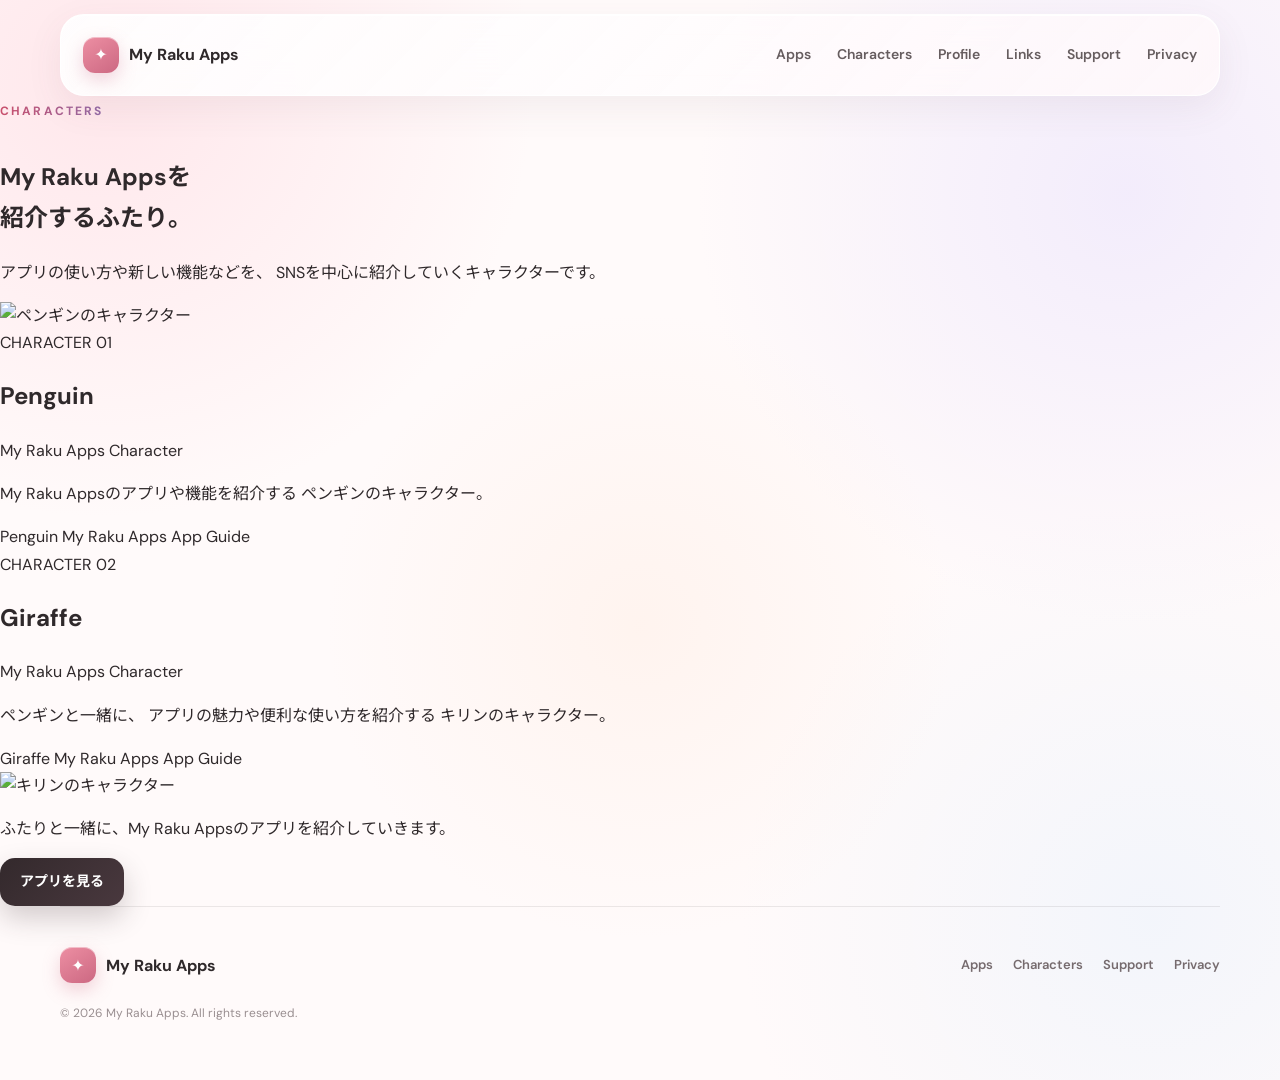
==== characters.html @ 836a2a50 "Add characters.html for character profiles This file contains the HTML structure for the Characters " ====
<!doctype html>
<html lang="ja">

<head>
  <meta charset="utf-8">
  <meta name="viewport" content="width=device-width, initial-scale=1">

  <title>Characters — My Raku Apps</title>

  <meta
    name="description"
    content="My Raku Appsのアプリを紹介するペンギンとキリンのキャラクターを紹介します。"
  >

  <meta name="theme-color" content="#fff8f6">

  <link rel="icon" href="assets/favicon.svg" type="image/svg+xml">
  <link rel="stylesheet" href="style.css">
</head>


<body>

  <div class="site-shell">

    <!-- HEADER -->
    <header class="header">

      <a
        class="brand"
        href="index.html"
        aria-label="My Raku Apps ホーム"
      >
        <span class="brand-mark">✦</span>
        <span>My Raku Apps</span>
      </a>


      <button
        class="menu-button"
        id="menuButton"
        aria-label="メニューを開く"
        aria-expanded="false"
      >
        <span></span>
        <span></span>
        <span></span>
      </button>


      <nav class="nav" id="nav">
        <a href="index.html#apps">Apps</a>
        <a href="characters.html">Characters</a>
        <a href="index.html#profile">Profile</a>
        <a href="index.html#links">Links</a>
        <a href="index.html#support">Support</a>
        <a href="privacy.html">Privacy</a>
      </nav>

    </header>


    <main>

      <!-- HERO -->
      <section class="character-page-hero">

        <span class="eyebrow">CHARACTERS</span>

        <h1>
          My Raku Appsを<br>
          <span>紹介するふたり。</span>
        </h1>

        <p>
          アプリの使い方や新しい機能などを、
          SNSを中心に紹介していくキャラクターです。
        </p>

      </section>


      <!-- CHARACTERS -->
      <section class="character-page-list">

        <!-- Penguin -->
        <article class="character-profile character-penguin">

          <div class="character-profile-image">
            <div class="character-image-bg penguin-bg"></div>

            <img
              src="assets/penguin.png"
              alt="ペンギンのキャラクター"
            >
          </div>


          <div class="character-profile-copy">

            <span class="character-number">
              CHARACTER 01
            </span>

            <h2>Penguin</h2>

            <p class="character-role">
              My Raku Apps Character
            </p>

            <p>
              My Raku Appsのアプリや機能を紹介する
              ペンギンのキャラクター。
            </p>

            <div class="character-tags">
              <span>Penguin</span>
              <span>My Raku Apps</span>
              <span>App Guide</span>
            </div>

          </div>

        </article>


        <!-- Giraffe -->
        <article class="character-profile character-giraffe">

          <div class="character-profile-copy">

            <span class="character-number">
              CHARACTER 02
            </span>

            <h2>Giraffe</h2>

            <p class="character-role">
              My Raku Apps Character
            </p>

            <p>
              ペンギンと一緒に、
              アプリの魅力や便利な使い方を紹介する
              キリンのキャラクター。
            </p>

            <div class="character-tags">
              <span>Giraffe</span>
              <span>My Raku Apps</span>
              <span>App Guide</span>
            </div>

          </div>


          <div class="character-profile-image">
            <div class="character-image-bg giraffe-bg"></div>

            <img
              src="assets/giraffe.png"
              alt="キリンのキャラクター"
            >
          </div>

        </article>

      </section>


      <!-- BACK -->
      <section class="character-page-footer">

        <p>
          ふたりと一緒に、My Raku Appsのアプリを紹介していきます。
        </p>

        <a class="button primary" href="index.html#apps">
          アプリを見る
        </a>

      </section>

    </main>


    <footer class="footer">

      <a class="brand footer-brand" href="index.html">
        <span class="brand-mark">✦</span>
        <span>My Raku Apps</span>
      </a>

      <div class="footer-links">
        <a href="index.html#apps">Apps</a>
        <a href="characters.html">Characters</a>
        <a href="index.html#support">Support</a>
        <a href="privacy.html">Privacy</a>
      </div>

      <p>
        © <span id="year"></span> My Raku Apps. All rights reserved.
      </p>

    </footer>

  </div>


  <script src="script.js"></script>

</body>
</html>
---- style.css ----
@import url('https://fonts.googleapis.com/css2?family=DM+Sans:wght@400;500;600;700&family=Noto+Sans+JP:wght@400;500;600;700&display=swap');

:root {
  --bg: #fffaf8;
  --surface: rgba(255,255,255,.76);
  --text: #2f2a2b;
  --muted: #756d6e;
  --line: rgba(61, 49, 51, .10);
  --accent: #d66d7e;
  --accent-dark: #af5062;
  --shadow: 0 18px 60px rgba(92, 64, 68, .10);
  --radius-xl: 34px;
  --radius-lg: 24px;
  --radius-md: 18px;
  --max: 1160px;
}

* { box-sizing: border-box; }
html { scroll-behavior: smooth; }
body {
  margin: 0;
  color: var(--text);
  background:
    radial-gradient(circle at 10% 0%, rgba(255, 218, 224, .6), transparent 32%),
    radial-gradient(circle at 95% 15%, rgba(226, 228, 255, .55), transparent 28%),
    var(--bg);
  font-family: "DM Sans", "Noto Sans JP", system-ui, sans-serif;
  line-height: 1.7;
}

a { color: inherit; text-decoration: none; }
img { max-width: 100%; display: block; }
code { background: #fff; padding: .18em .4em; border-radius: 6px; }

.site-shell { overflow: hidden; }
.header {
  width: min(calc(100% - 32px), var(--max));
  height: 82px;
  margin: 14px auto 0;
  padding: 0 22px;
  display: flex;
  align-items: center;
  justify-content: space-between;
  position: sticky;
  top: 12px;
  z-index: 50;
  background: rgba(255,255,255,.76);
  border: 1px solid rgba(255,255,255,.8);
  backdrop-filter: blur(18px);
  box-shadow: 0 10px 40px rgba(92,64,68,.08);
  border-radius: 24px;
}

.brand { display: inline-flex; gap: 10px; align-items: center; font-weight: 700; }
.brand-mark {
  width: 36px; height: 36px;
  display: grid; place-items: center;
  border-radius: 12px;
  background: linear-gradient(135deg, #e88b9a, #c8657a);
  color: white;
  box-shadow: inset 0 1px rgba(255,255,255,.5);
}
.nav { display: flex; gap: 26px; align-items: center; font-size: 14px; font-weight: 600; }
.nav a { color: #665d5f; }
.nav a:hover { color: var(--accent-dark); }
.menu-button { display: none; border: 0; background: transparent; padding: 8px; }
.menu-button span { width: 22px; height: 2px; display:block; background: #403739; margin: 4px 0; border-radius:999px; }

.section {
  width: min(calc(100% - 40px), var(--max));
  margin: 0 auto;
  padding: 106px 0;
}

.hero {
  min-height: 730px;
  display: grid;
  grid-template-columns: 1.05fr .95fr;
  gap: 72px;
  align-items: center;
  padding-top: 76px;
}
.eyebrow {
  display: inline-block;
  margin-bottom: 16px;
  font-size: 12px;
  font-weight: 700;
  letter-spacing: .18em;
  color: var(--accent-dark);
}
.hero h1 {
  font-size: clamp(44px, 6vw, 76px);
  line-height: 1.12;
  letter-spacing: -.045em;
  margin: 0 0 28px;
}
.hero h1 span {
  background: linear-gradient(90deg, #b95568, #8e73ad);
  -webkit-background-clip: text;
  color: transparent;
}
.hero p {
  max-width: 560px;
  margin: 0;
  font-size: 17px;
  color: var(--muted);
}
.hero-actions { display: flex; gap: 12px; margin-top: 34px; }
.button {
  min-height: 48px;
  padding: 0 20px;
  display: inline-flex;
  align-items: center;
  justify-content: center;
  border-radius: 15px;
  font-weight: 700;
  font-size: 14px;
  transition: .2s ease;
}
.button:hover { transform: translateY(-2px); }
.button.primary { background: #31292b; color: white; box-shadow: 0 12px 30px rgba(49,41,43,.14); }
.button.secondary { background: rgba(255,255,255,.75); border: 1px solid var(--line); }

.hero-art {
  position: relative;
  height: 560px;
  border-radius: 42px;
  background: linear-gradient(145deg, rgba(255,255,255,.72), rgba(255,244,246,.42));
  border: 1px solid rgba(255,255,255,.9);
  box-shadow: var(--shadow);
}
.orb { position:absolute; border-radius:50%; filter: blur(2px); }
.orb-a { width:260px; height:260px; right:-20px; top:38px; background:rgba(229,164,178,.36); }
.orb-b { width:210px; height:210px; left:15px; bottom:35px; background:rgba(178,189,241,.34); }
.hero-word {
  position:absolute; right:28px; bottom:18px;
  font-size:72px; font-weight:700; letter-spacing:-.06em; color:rgba(91,73,79,.08);
}
.phone-card {
  position:absolute;
  width: 250px;
  padding: 18px;
  display:flex;
  gap:14px;
  align-items:center;
  border-radius:24px;
  background:rgba(255,255,255,.88);
  border:1px solid rgba(255,255,255,.92);
  box-shadow:0 24px 55px rgba(76,58,63,.13);
  backdrop-filter: blur(12px);
}
.phone-card strong, .phone-card small { display:block; }
.phone-card small { color:var(--muted); margin-top:2px; }
.phone-card-a { top:78px; left:38px; transform:rotate(-4deg); }
.phone-card-b { top:220px; right:28px; transform:rotate(4deg); }
.phone-card-c { bottom:66px; left:74px; transform:rotate(-2deg); }
.mini-icon {
  flex:0 0 52px; height:52px; display:grid; place-items:center;
  border-radius:16px;
  background:linear-gradient(145deg,#ffe3e8,#f3ccd5);
  color:#ad5265; font-size:24px; font-weight:700;
}

.section-heading {
  display:flex;
  gap:48px;
  align-items:flex-start;
  margin-bottom:40px;
}
.section-heading .eyebrow { width:160px; padding-top:9px; }
.section-heading h2, .profile-card h2, .support-panel h2 {
  font-size: clamp(32px, 4vw, 48px);
  line-height:1.2;
  letter-spacing:-.04em;
  margin:0 0 10px;
}
.section-heading p { margin:0; color:var(--muted); }

.app-grid {
  display: grid;

  /* 2段にする */
  grid-template-rows: repeat(2, auto);

  /* 横方向に追加していく */
  grid-auto-flow: column;

  /* カード幅 */
  grid-auto-columns: 360px;

  gap: 22px;

  overflow-x: auto;
  overflow-y: hidden;

  padding: 12px 4px 30px;

  scroll-snap-type: x mandatory;
  scroll-behavior: smooth;

  -webkit-overflow-scrolling: touch;

  scrollbar-width: none;
}

.app-grid::-webkit-scrollbar {
  display: none;
}

.app-card {
  scroll-snap-align: start;
}
.app-card {
  min-height: 390px;
  padding:30px;
  display:flex;
  flex-direction:column;
  border:1px solid rgba(255,255,255,.92);
  border-radius:var(--radius-xl);
  background:rgba(255,255,255,.68);
  box-shadow:var(--shadow);
  transition:.22s ease;
}
.app-card:hover { transform:translateY(-4px); box-shadow:0 24px 70px rgba(92,64,68,.14); }
.app-top { display:flex; justify-content:space-between; align-items:center; }
.app-icon {
  width:70px; height:70px; display:grid; place-items:center;
  border-radius:22px; font-size:25px; font-weight:700;
  color:#4e4144;
}
.app-icon.peach { background:linear-gradient(145deg,#ffd8ca,#ffc8d3); }
.app-icon.blue { background:linear-gradient(145deg,#d8e9ff,#c7d9ff); }
.app-icon.lilac { background:linear-gradient(145deg,#eadfff,#dfd2f4); }
.app-icon.mint { background:linear-gradient(145deg,#d7f2e6,#c7e8dc); }
.status {
  padding:7px 10px; border-radius:999px;
  background:#fff; border:1px solid var(--line);
  color:var(--muted); font-size:12px; font-weight:700;
}
.app-card h3 { font-size:27px; margin:24px 0 10px; letter-spacing:-.03em; }
.app-card p { margin:0; color:var(--muted); }
.tags { display:flex; gap:8px; flex-wrap:wrap; margin:20px 0 26px; }
.tags span {
  padding:6px 10px; border-radius:999px;
  background:#fff; border:1px solid var(--line);
  font-size:12px; color:#6a6062;
}
.store-button {
  margin-top:auto;
  width:max-content;
  display:flex; gap:8px; align-items:center;
  padding:9px 15px 9px 12px;
  border-radius:13px;
  background:#171414;
  color:white;
  line-height:1.05;
}
.store-button .apple { font-size:23px; }
.store-button small, .store-button strong { display:block; }
.store-button small { font-size:9px; opacity:.8; }
.store-button strong { font-size:16px; margin-top:2px; }
.tiny-note { color:#968b8e; font-size:12px; margin-top:18px; }

.profile-section { padding-top:70px; }
.profile-card {
  padding:54px;
  display:grid;
  grid-template-columns:180px 1fr;
  gap:48px;
  align-items:center;
  border-radius:42px;
  background:linear-gradient(135deg, rgba(253,235,239,.92), rgba(240,237,255,.86));
  border:1px solid rgba(255,255,255,.9);
}
.profile-monogram {
  width:180px; height:180px; display:grid; place-items:center;
  border-radius:48px;
  background:linear-gradient(145deg,#e88b9a,#9679b2);
  color:white;
  font-size:74px; font-weight:700;
  box-shadow:0 20px 50px rgba(125,88,116,.18);
}
.profile-copy .lead { font-size:18px; font-weight:600; color:#54494c; }
.profile-copy p { color:#756a6d; }
.profile-points { display:flex; gap:10px; flex-wrap:wrap; margin-top:22px; }
.profile-points span {
  padding:9px 13px; border-radius:999px; background:rgba(255,255,255,.62);
  border:1px solid rgba(255,255,255,.9); font-size:13px; font-weight:600;
}

.link-grid { display:grid; grid-template-columns:repeat(3,1fr); gap:18px; }
.social-card {
  padding:24px;
  display:grid;
  grid-template-columns:auto 1fr auto;
  gap:16px;
  align-items:center;
  border-radius:24px;
  background:rgba(255,255,255,.67);
  border:1px solid rgba(255,255,255,.9);
  box-shadow:var(--shadow);
  transition:.2s ease;
}
.social-card:hover { transform:translateY(-3px); }
.social-mark {
  width:48px; height:48px; display:grid; place-items:center;
  border-radius:16px; background:#31292b; color:white; font-size:13px; font-weight:700;
}
.social-card strong,.social-card small { display:block; }
.social-card small { color:var(--muted); margin-top:2px; }
.arrow { color:#928689; font-size:20px; }

.support-panel {
  padding:48px;
  display:flex;
  justify-content:space-between;
  gap:32px;
  align-items:center;
  border-radius:36px;
  background:#31292b;
  color:white;
}
.support-panel .eyebrow { color:#f4a6b5; }
.support-panel p { color:rgba(255,255,255,.68); margin-bottom:0; }
.support-actions { display:flex; gap:10px; flex-wrap:wrap; }
.support-panel .button.primary { background:white; color:#31292b; }
.support-panel .button.secondary { color:white; border-color:rgba(255,255,255,.18); background:rgba(255,255,255,.06); }

.footer {
  width:min(calc(100% - 40px),var(--max));
  margin:0 auto;
  padding:40px 0 56px;
  display:grid;
  grid-template-columns:1fr auto;
  gap:20px;
  align-items:center;
  border-top:1px solid var(--line);
}
.footer-links { display:flex; gap:20px; font-size:13px; font-weight:600; color:#766b6e; }
.footer p { grid-column:1/-1; margin:0; font-size:12px; color:#9a8f91; }

.page-hero { padding-top:100px; padding-bottom:40px; }
.page-hero h1 { font-size:clamp(42px,6vw,68px); line-height:1.1; margin:0 0 18px; letter-spacing:-.04em; }
.page-hero p { max-width:700px; color:var(--muted); }
.policy-card {
  padding:44px;
  border-radius:32px;
  background:rgba(255,255,255,.72);
  border:1px solid rgba(255,255,255,.9);
  box-shadow:var(--shadow);
}
.policy-card h2 { margin-top:36px; font-size:23px; }
.policy-card h2:first-child { margin-top:0; }
.policy-card p,.policy-card li { color:#6e6467; }
.policy-card a { color:var(--accent-dark); text-decoration:underline; text-underline-offset:3px; }

@media (max-width: 880px) {
  .header { height:70px; }
  .menu-button { display:block; }
  .nav {
    position:absolute;
    top:78px; left:0; right:0;
    display:none;
    padding:18px;
    flex-direction:column;
    align-items:stretch;
    gap:4px;
    background:rgba(255,255,255,.96);
    border:1px solid var(--line);
    border-radius:22px;
    box-shadow:var(--shadow);
  }
  .nav.open { display:flex; }
  .nav a { padding:11px 10px; }
  .hero { grid-template-columns:1fr; gap:44px; min-height:auto; padding-top:70px; }
  .hero-art { height:470px; }
  .section-heading { display:block; }
  .section-heading .eyebrow { width:auto; }
  .app-grid { grid-template-columns:1fr; }
  .profile-card { grid-template-columns:1fr; padding:34px; }
  .profile-monogram { width:120px; height:120px; border-radius:34px; font-size:48px; }
  .link-grid { grid-template-columns:1fr; }
  .support-panel { align-items:flex-start; flex-direction:column; }
  .footer { grid-template-columns:1fr; }
  .footer-links { flex-wrap:wrap; }
  .footer p { grid-column:auto; }
}

@media (max-width: 560px) {
  .section { width:min(calc(100% - 28px),var(--max)); padding:78px 0; }
  .header { width:calc(100% - 20px); padding:0 16px; top:8px; }
  .hero { padding-top:54px; }
  .hero p { font-size:15px; }
  .hero-actions { flex-direction:column; }
  .button { width:100%; }
  .hero-art { height:405px; border-radius:30px; }
  .phone-card { width:210px; padding:14px; border-radius:20px; }
  .phone-card-a { left:16px; top:48px; }
  .phone-card-b { right:10px; top:168px; }
  .phone-card-c { left:28px; bottom:36px; }
  .hero-word { font-size:56px; }
  .app-card { padding:24px; border-radius:28px; }
  .profile-card { padding:28px; border-radius:30px; }
  .support-panel { padding:30px; border-radius:28px; }
  .policy-card { padding:26px; border-radius:26px; }
}
/* =========================================================
   BEHIND THE APP
   ========================================================= */

.behind-link {
  margin-top: 24px;
  padding-top: 20px;
  display: flex;
  align-items: center;
  justify-content: space-between;
  gap: 18px;
  border-top: 1px solid var(--line);
  color: var(--text);
  transition: .22s ease;
}

.behind-link small,
.behind-link strong {
  display: block;
}

.behind-link small {
  margin-bottom: 4px;
  color: var(--accent-dark);
  font-size: 10px;
  font-weight: 700;
  letter-spacing: .16em;
}

.behind-link strong {
  font-size: 14px;
  font-weight: 600;
  line-height: 1.55;
}

.behind-arrow {
  flex: 0 0 38px;
  width: 38px;
  height: 38px;
  display: grid;
  place-items: center;
  border-radius: 50%;
  background: rgba(214, 109, 126, .09);
  color: var(--accent-dark);
  font-size: 18px;
  transition: .22s ease;
}

.behind-link:hover {
  color: var(--accent-dark);
}

.behind-link:hover .behind-arrow {
  transform: translateX(4px);
  background: rgba(214, 109, 126, .15);
}


/* =========================================================
   STORY PAGE
   ========================================================= */

.story-page {
  min-height: 100vh;
}

.story-header {
  width: min(calc(100% - 32px), var(--max));
  height: 76px;
  margin: 14px auto 0;
  padding: 0 22px;
  display: flex;
  align-items: center;
  justify-content: space-between;
  position: sticky;
  top: 12px;
  z-index: 50;
  background: rgba(255,255,255,.78);
  border: 1px solid rgba(255,255,255,.88);
  backdrop-filter: blur(18px);
  box-shadow: 0 10px 40px rgba(92,64,68,.07);
  border-radius: 24px;
}

.story-back {
  display: inline-flex;
  align-items: center;
  gap: 8px;
  color: var(--muted);
  font-size: 13px;
  font-weight: 600;
  transition: .2s ease;
}

.story-back:hover {
  color: var(--accent-dark);
  transform: translateX(-2px);
}

.story-hero {
  width: min(calc(100% - 40px), 920px);
  margin: 0 auto;
  padding: 112px 0 74px;
  text-align: center;
}

.story-kicker {
  display: inline-flex;
  align-items: center;
  gap: 10px;
  margin-bottom: 20px;
  color: var(--accent-dark);
  font-size: 11px;
  font-weight: 700;
  letter-spacing: .18em;
}

.story-kicker::before,
.story-kicker::after {
  content: "";
  width: 28px;
  height: 1px;
  background: rgba(175,80,98,.35);
}

.story-hero h1 {
  margin: 0 auto 24px;
  max-width: 820px;
  font-size: clamp(40px, 7vw, 72px);
  line-height: 1.18;
  letter-spacing: -.045em;
}

.story-hero h1 span {
  background: linear-gradient(90deg, #b95568, #8e73ad);
  -webkit-background-clip: text;
  color: transparent;
}

.story-lead {
  max-width: 650px;
  margin: 0 auto;
  color: var(--muted);
  font-size: 16px;
}

.story-visual {
  width: min(calc(100% - 40px), 920px);
  min-height: 300px;
  margin: 0 auto 90px;
  position: relative;
  display: grid;
  place-items: center;
  overflow: hidden;
  border-radius: 42px;
  border: 1px solid rgba(255,255,255,.92);
  background:
    radial-gradient(circle at 20% 25%, rgba(255,216,202,.72), transparent 30%),
    radial-gradient(circle at 80% 30%, rgba(223,210,244,.66), transparent 34%),
    linear-gradient(145deg, rgba(255,255,255,.88), rgba(255,246,248,.62));
  box-shadow: var(--shadow);
}

.story-visual::before,
.story-visual::after {
  content: "";
  position: absolute;
  border-radius: 50%;
  filter: blur(1px);
}

.story-visual::before {
  width: 230px;
  height: 230px;
  left: -60px;
  bottom: -80px;
  background: rgba(199,232,220,.42);
}

.story-visual::after {
  width: 190px;
  height: 190px;
  right: -35px;
  top: -55px;
  background: rgba(199,217,255,.44);
}

.story-app-badge {
  width: 132px;
  height: 132px;
  z-index: 1;
  display: grid;
  place-items: center;
  border-radius: 36px;
  background: rgba(255,255,255,.86);
  border: 1px solid rgba(255,255,255,.94);
  box-shadow: 0 24px 60px rgba(92,64,68,.13);
  color: #554a4d;
  font-size: 42px;
  font-weight: 700;
}

.story-content {
  width: min(calc(100% - 40px), 820px);
  margin: 0 auto;
  padding-bottom: 110px;
}

.story-chapter {
  display: grid;
  grid-template-columns: 130px 1fr;
  gap: 44px;
  padding: 56px 0;
  border-top: 1px solid var(--line);
}

.story-chapter:last-of-type {
  border-bottom: 1px solid var(--line);
}

.story-number {
  color: var(--accent-dark);
  font-size: 11px;
  font-weight: 700;
  letter-spacing: .16em;
}

.story-copy h2 {
  margin: 0 0 18px;
  font-size: clamp(28px, 4vw, 40px);
  line-height: 1.25;
  letter-spacing: -.035em;
}

.story-copy p {
  margin: 0 0 18px;
  color: var(--muted);
  font-size: 16px;
}

.story-copy p:last-child {
  margin-bottom: 0;
}

.story-points {
  margin: 24px 0 0;
  padding: 0;
  list-style: none;
  display: grid;
  gap: 10px;
}

.story-points li {
  padding: 13px 16px;
  border-radius: 14px;
  background: rgba(255,255,255,.62);
  border: 1px solid rgba(255,255,255,.9);
  color: #675d60;
}

.story-idea {
  margin-top: 26px;
  padding: 28px;
  border-radius: 24px;
  background: linear-gradient(135deg, rgba(253,235,239,.74), rgba(240,237,255,.72));
  border: 1px solid rgba(255,255,255,.9);
}

.story-idea strong {
  display: block;
  margin-bottom: 8px;
  font-size: 18px;
}

.story-cta {
  margin-top: 70px;
  padding: 38px;
  display: flex;
  align-items: center;
  justify-content: space-between;
  gap: 28px;
  border-radius: 30px;
  background: #31292b;
  color: white;
}

.story-cta p {
  margin: 5px 0 0;
  color: rgba(255,255,255,.62);
}

.story-cta .store-button {
  flex: 0 0 auto;
  background: white;
  color: #201b1d;
}

.story-next {
  width: min(calc(100% - 40px), 820px);
  margin: 0 auto;
  padding: 34px 0 70px;
  display: flex;
  align-items: center;
  justify-content: space-between;
  gap: 18px;
  font-size: 13px;
  font-weight: 600;
}

.story-next a {
  color: var(--muted);
  transition: .2s ease;
}

.story-next a:hover {
  color: var(--accent-dark);
}


/* Scroll reveal */
.reveal {
  opacity: 0;
  transform: translateY(18px);
  transition:
    opacity .65s ease var(--delay, 0ms),
    transform .65s ease var(--delay, 0ms);
}

.reveal.show {
  opacity: 1;
  transform: translateY(0);
}

.header.scrolled,
.story-header.scrolled {
  background: rgba(255,255,255,.9);
  box-shadow: 0 12px 44px rgba(92,64,68,.11);
}


/* Hero micro movement */
.hero-art {
  --mouse-x: 0px;
  --mouse-y: 0px;
}

.hero-art .phone-card-a {
  margin-left: var(--mouse-x);
  margin-top: var(--mouse-y);
}

.hero-art .phone-card-b {
  margin-right: var(--mouse-x);
  margin-top: calc(var(--mouse-y) * -1);
}

.hero-art .phone-card-c {
  margin-left: calc(var(--mouse-x) * -.7);
}


/* Mobile */
@media (max-width: 720px) {
  .story-header {
    height: 68px;
    top: 8px;
    width: calc(100% - 20px);
    padding: 0 16px;
  }

  .story-hero {
    padding-top: 78px;
  }

  .story-visual {
    min-height: 240px;
    margin-bottom: 58px;
    border-radius: 30px;
  }

  .story-app-badge {
    width: 104px;
    height: 104px;
    border-radius: 30px;
    font-size: 34px;
  }

  .story-chapter {
    grid-template-columns: 1fr;
    gap: 12px;
    padding: 42px 0;
  }

  .story-cta {
    align-items: flex-start;
    flex-direction: column;
    padding: 28px;
  }

  .story-cta .store-button {
    width: 100%;
    justify-content: center;
  }

  .story-next {
    align-items: flex-start;
    flex-direction: column;
  }
}

@media (prefers-reduced-motion: reduce) {
  html {
    scroll-behavior: auto;
  }

  .reveal,
  .reveal.show {
    opacity: 1;
    transform: none;
    transition: none;
  }

  .behind-link,
  .behind-arrow,
  .story-back {
    transition: none;
  }
}

/* ========================================
   My Raku Apps
   Color / Texture Upgrade
======================================== */


/* ---------- 全体背景 ---------- */

body {
  background:
    radial-gradient(
      circle at 8% 8%,
      rgba(255, 200, 211, 0.38),
      transparent 28%
    ),
    radial-gradient(
      circle at 88% 18%,
      rgba(220, 211, 255, 0.35),
      transparent 30%
    ),
    radial-gradient(
      circle at 50% 58%,
      rgba(255, 225, 205, 0.25),
      transparent 35%
    ),
    radial-gradient(
      circle at 90% 85%,
      rgba(205, 231, 255, 0.24),
      transparent 28%
    ),
    #fffafa;

  color: #2f292b;
}


/* ---------- ヘッダー ---------- */

.header {
  background:
    linear-gradient(
      135deg,
      rgba(255, 255, 255, 0.90),
      rgba(255, 248, 250, 0.82)
    );

  border: 1px solid rgba(255, 255, 255, 0.92);

  box-shadow:
    0 12px 36px rgba(106, 72, 83, 0.08),
    inset 0 1px 0 rgba(255, 255, 255, 0.95);

  backdrop-filter: blur(22px);
}


/* ---------- ロゴ ---------- */

.brand-mark {
  background:
    linear-gradient(
      145deg,
      #ed8fa3,
      #cc6882
    );

  box-shadow:
    0 7px 18px rgba(205, 104, 130, 0.28),
    inset 0 1px 0 rgba(255, 255, 255, 0.45);
}


/* ---------- ナビ ---------- */

.nav a {
  position: relative;
  transition:
    color 0.2s ease,
    transform 0.2s ease;
}

.nav a:hover {
  color: #c15773;
  transform: translateY(-1px);
}

.nav a::after {
  content: "";

  position: absolute;
  left: 50%;
  bottom: -7px;

  width: 0;
  height: 2px;

  background:
    linear-gradient(
      90deg,
      #e8879d,
      #a985c3
    );

  border-radius: 999px;

  transform: translateX(-50%);

  transition: width 0.2s ease;
}

.nav a:hover::after {
  width: 70%;
}


/* ---------- HERO ---------- */

.hero-copy .eyebrow {
  color: #c4506d;
}

.hero h1 {
  text-shadow:
    0 2px 16px rgba(97, 67, 77, 0.04);
}

.hero h1 span {
  background:
    linear-gradient(
      90deg,
      #c64e6d 0%,
      #b35c88 45%,
      #8973b5 100%
    );

  -webkit-background-clip: text;
  background-clip: text;

  color: transparent;
}


/* ---------- HERO右側 ---------- */

.hero-art {
  background:
    radial-gradient(
      circle at 75% 23%,
      rgba(244, 180, 196, 0.38),
      transparent 30%
    ),
    radial-gradient(
      circle at 24% 73%,
      rgba(185, 195, 248, 0.34),
      transparent 27%
    ),
    linear-gradient(
      145deg,
      rgba(255, 255, 255, 0.84),
      rgba(255, 244, 248, 0.62)
    );

  border:
    1px solid rgba(255, 255, 255, 0.92);

  box-shadow:
    0 30px 80px rgba(103, 73, 83, 0.10),
    inset 0 1px 0 rgba(255, 255, 255, 0.96);
}


/* ---------- 浮いているアプリ ---------- */

.phone-card {
  background:
    linear-gradient(
      135deg,
      rgba(255, 255, 255, 0.96),
      rgba(255, 250, 251, 0.90)
    );

  border:
    1px solid rgba(255, 255, 255, 0.96);

  box-shadow:
    0 22px 50px rgba(77, 56, 64, 0.13),
    0 5px 14px rgba(77, 56, 64, 0.05);

  transition:
    transform 0.3s ease,
    box-shadow 0.3s ease;
}

.phone-card:hover {
  box-shadow:
    0 28px 65px rgba(77, 56, 64, 0.18);

  z-index: 2;
}


/* それぞれ少し色を変える */

.phone-card-a .mini-icon {
  background:
    linear-gradient(
      145deg,
      #ffd7df,
      #f5becb
    );

  color: #c85e78;
}

.phone-card-b .mini-icon {
  background:
    linear-gradient(
      145deg,
      #dff4e9,
      #bfe8d5
    );

  color: #408f73;
}

.phone-card-c .mini-icon {
  background:
    linear-gradient(
      145deg,
      #eee1ff,
      #dbc8f3
    );

  color: #8860ae;
}


/* ---------- メインボタン ---------- */

.button.primary {
  background:
    linear-gradient(
      135deg,
      #33292c,
      #49383e
    );

  box-shadow:
    0 12px 28px rgba(56, 42, 47, 0.22);

  transition:
    transform 0.2s ease,
    box-shadow 0.2s ease;
}

.button.primary:hover {
  transform: translateY(-3px);

  box-shadow:
    0 17px 34px rgba(56, 42, 47, 0.27);
}


.button.secondary {
  background:
    rgba(255, 255, 255, 0.74);

  border:
    1px solid rgba(105, 77, 86, 0.12);

  box-shadow:
    inset 0 1px 0 rgba(255, 255, 255, 0.95);
}


/* ========================================
   APP CARD
======================================== */

.app-card {
  position: relative;
  overflow: hidden;

  border:
    1px solid rgba(255, 255, 255, 0.92);

  box-shadow:
    0 20px 55px rgba(77, 57, 65, 0.08);

  transition:
    transform 0.25s ease,
    box-shadow 0.25s ease;
}


/* 上側に淡い光 */

.app-card::before {
  content: "";

  position: absolute;

  width: 230px;
  height: 230px;

  top: -140px;
  right: -100px;

  border-radius: 50%;

  opacity: 0.38;

  pointer-events: none;
}


/* MyDegu */

.app-card:nth-child(1) {
  background:
    linear-gradient(
      145deg,
      rgba(255, 255, 255, 0.93),
      rgba(255, 239, 234, 0.74)
    );
}

.app-card:nth-child(1)::before {
  background: #ffc7bd;
}


/* My Health */

.app-card:nth-child(2) {
  background:
    linear-gradient(
      145deg,
      rgba(255, 255, 255, 0.93),
      rgba(237, 244, 255, 0.80)
    );
}

.app-card:nth-child(2)::before {
  background: #bcd3ff;
}


/* My Treasure */

.app-card:nth-child(3) {
  background:
    linear-gradient(
      145deg,
      rgba(255, 255, 255, 0.93),
      rgba(246, 238, 255, 0.82)
    );
}

.app-card:nth-child(3)::before {
  background: #dbc2f5;
}


/* My Song */

.app-card:nth-child(4) {
  background:
    linear-gradient(
      145deg,
      rgba(255, 255, 255, 0.93),
      rgba(234, 249, 243, 0.82)
    );
}

.app-card:nth-child(4)::before {
  background: #b9e8d5;
}


/* ホバー */

.app-card:hover {
  transform: translateY(-7px);

  box-shadow:
    0 30px 70px rgba(77, 57, 65, 0.13);
}


/* ---------- App Icons ---------- */

.app-icon {
  position: relative;

  box-shadow:
    0 10px 24px rgba(76, 57, 62, 0.10),
    inset 0 1px 0 rgba(255, 255, 255, 0.65);
}


.app-icon.peach {
  background:
    linear-gradient(
      145deg,
      #ffd0c5,
      #ffbfc9
    );
}


.app-icon.blue {
  background:
    linear-gradient(
      145deg,
      #d7e8ff,
      #b9d0ff
    );
}


.app-icon.lilac {
  background:
    linear-gradient(
      145deg,
      #eee1ff,
      #d7c3f0
    );
}


.app-icon.mint {
  background:
    linear-gradient(
      145deg,
      #d9f5e9,
      #bbe5d4
    );
}


/* ---------- iOS badge ---------- */

.status {
  background:
    rgba(255, 255, 255, 0.68);

  border:
    1px solid rgba(92, 69, 77, 0.10);

  box-shadow:
    inset 0 1px 0 rgba(255, 255, 255, 0.9);
}


/* ---------- Tags ---------- */

.tags span {
  background:
    rgba(255, 255, 255, 0.66);

  border:
    1px solid rgba(90, 67, 75, 0.08);

  backdrop-filter: blur(8px);
}


/* ---------- App Store ---------- */

.store-button {
  background:
    linear-gradient(
      135deg,
      #181415,
      #322a2c
    );

  box-shadow:
    0 10px 22px rgba(39, 29, 32, 0.18);

  transition:
    transform 0.2s ease,
    box-shadow 0.2s ease;
}

.store-button:hover {
  transform: translateY(-2px);

  box-shadow:
    0 14px 28px rgba(39, 29, 32, 0.23);
}


/* ========================================
   PROFILE
======================================== */

.profile-card {
  position: relative;
  overflow: hidden;

  background:
    radial-gradient(
      circle at 10% 20%,
      rgba(255, 202, 214, 0.58),
      transparent 30%
    ),
    radial-gradient(
      circle at 88% 80%,
      rgba(204, 201, 255, 0.50),
      transparent 34%
    ),
    linear-gradient(
      135deg,
      #fff5f6,
      #f5f1ff
    );

  box-shadow:
    0 25px 65px rgba(83, 60, 70, 0.10);

  border:
    1px solid rgba(255, 255, 255, 0.95);
}


.profile-monogram {
  background:
    linear-gradient(
      145deg,
      #e98096,
      #9b75b3
    );

  box-shadow:
    0 20px 45px rgba(130, 88, 118, 0.25);
}


/* ========================================
   SOCIAL CARDS
======================================== */

.social-card {
  background:
    linear-gradient(
      145deg,
      rgba(255, 255, 255, 0.88),
      rgba(255, 247, 249, 0.72)
    );

  box-shadow:
    0 16px 45px rgba(75, 55, 63, 0.08);

  border:
    1px solid rgba(255, 255, 255, 0.92);
}

.social-card:hover {
  transform: translateY(-5px);

  box-shadow:
    0 23px 52px rgba(75, 55, 63, 0.13);
}


.social-mark {
  background:
    linear-gradient(
      145deg,
      #44383b,
      #292124
    );

  box-shadow:
    0 8px 18px rgba(49, 39, 42, 0.16);
}


/* ========================================
   SUPPORT
======================================== */

.support-panel {
  background:
    radial-gradient(
      circle at 85% 20%,
      rgba(218, 165, 186, 0.18),
      transparent 30%
    ),
    linear-gradient(
      135deg,
      #2d2528,
      #49363d
    );

  box-shadow:
    0 28px 70px rgba(55, 39, 45, 0.18);
}


/* ========================================
   SECTION TITLE
======================================== */

.section-heading h2 {
  position: relative;
}

.section-heading h2::after {
  content: "";

  display: block;

  width: 44px;
  height: 4px;

  margin-top: 14px;

  border-radius: 999px;

  background:
    linear-gradient(
      90deg,
      #e37f96,
      #9d7ab8
    );
}


/* ---------- 英字見出し ---------- */

.eyebrow {
  background:
    linear-gradient(
      90deg,
      #c9506c,
      #936ba8
    );

  -webkit-background-clip: text;
  background-clip: text;

  color: transparent;
}


/* =========================================================
   APP LIBRARY / 2 ROW HORIZONTAL SCROLL
   apps.js でアプリを追加するための設定
   ========================================================= */

.app-scroll-controls {
  display: flex;
  justify-content: flex-end;
  gap: 10px;
  margin: -18px 0 18px;
}

.app-scroll-controls button {
  width: 44px;
  height: 44px;
  display: grid;
  place-items: center;
  border: 1px solid rgba(92, 69, 77, 0.12);
  border-radius: 50%;
  background: rgba(255, 255, 255, 0.78);
  color: var(--text);
  font: inherit;
  font-size: 18px;
  cursor: pointer;
  box-shadow: 0 8px 24px rgba(77, 57, 65, 0.08);
  backdrop-filter: blur(10px);
  transition: transform .2s ease, background .2s ease, box-shadow .2s ease;
}

.app-scroll-controls button:hover {
  transform: translateY(-2px);
  background: #fff;
  box-shadow: 0 12px 30px rgba(77, 57, 65, 0.13);
}

.app-grid {
  display: grid;
  grid-template-rows: repeat(2, minmax(0, auto));
  grid-auto-flow: column;
  grid-auto-columns: 360px;
  gap: 22px;

  overflow-x: auto;
  overflow-y: hidden;
  padding: 12px 4px 30px;

  scroll-snap-type: x mandatory;
  scroll-behavior: smooth;
  overscroll-behavior-inline: contain;
  -webkit-overflow-scrolling: touch;
  scrollbar-width: none;
}

.app-grid::-webkit-scrollbar {
  display: none;
}

.app-card {
  min-width: 0;
  scroll-snap-align: start;
}

/* nth-child ではなく、アプリごとの theme class で色を管理 */
.app-card.health {
  background: linear-gradient(145deg, #ffffff 0%, #e9f1ff 100%);
}
.app-card.health::before { background: #9dbfff; }
.app-card.health .app-icon {
  background: linear-gradient(145deg, #dceaff, #bcd2ff);
  color: #5579bd;
}

.app-card.shopping {
  background: linear-gradient(145deg, #ffffff 0%, #e6fffb 100%);
}
.app-card.shopping::before { background: #9ce8dc; }
.app-card.shopping .app-icon {
  background: linear-gradient(145deg, #ddfff9, #b9eee5);
  color: #3c9285;
}

.app-card.menu {
  background: linear-gradient(145deg, #ffffff 0%, #fff2c9 100%);
}
.app-card.menu::before { background: #ffd766; }
.app-card.menu .app-icon {
  background: linear-gradient(145deg, #fff4b5, #ffd96f);
  color: #8e793a;
}

.app-card.task {
  background: linear-gradient(145deg, #ffffff 0%, #e3f2f5 100%);
}
.app-card.task::before { background: #88cad5; }
.app-card.task .app-icon {
  background: linear-gradient(145deg, #d9f1f5, #a8d8e0);
  color: #417e88;
}

.app-card.song {
  background: linear-gradient(145deg, #ffffff 0%, #eee2ff 100%);
}
.app-card.song::before { background: #b48be4; }
.app-card.song .app-icon {
  background: linear-gradient(145deg, #eadcff, #c6a7eb);
  color: #7446a2;
}

.app-card.story {
  background: linear-gradient(145deg, #ffffff 0%, #ffe1e5 100%);
}
.app-card.story::before { background: #ee8fa2; }
.app-card.story .app-icon {
  background: linear-gradient(145deg, #ffd9df, #dd97b6);
  color: #98516e;
}

.app-card.degu {
  background: linear-gradient(145deg, #ffffff 0%, #f1e5c8 100%);
}
.app-card.degu::before { background: #d9bd7f; }
.app-card.degu .app-icon {
  background: linear-gradient(145deg, #f2e3bd, #d7bd83);
  color: #6d5831;
}

.app-card.favorite {
  background: linear-gradient(145deg, #ffffff 0%, #fff0e8 100%);
}
.app-card.favorite::before { background: #efaa95; }
.app-card.favorite .app-icon {
  background: linear-gradient(145deg, #ffeacb, #efb2c6);
  color: #a05a74;
}

.app-card.price {
  background: linear-gradient(145deg, #ffffff 0%, #eaf8df 100%);
}
.app-card.price::before { background: #b7df8b; }
.app-card.price .app-icon {
  background: linear-gradient(145deg, #ebf8d9, #cfeaa7);
  color: #72933f;
}

.store-button-disabled {
  cursor: default;
  opacity: .48;
  box-shadow: none;
}

.store-button-disabled:hover {
  transform: none;
  box-shadow: none;
}

/* タブレットでも2段横スクロールを維持 */
@media (max-width: 880px) {
  .app-grid {
    grid-template-columns: none;
    grid-template-rows: repeat(2, minmax(0, auto));
    grid-auto-columns: min(340px, 78vw);
  }
}

/* スマホは1段スワイプ */
@media (max-width: 560px) {
  .app-scroll-controls {
    margin-top: -8px;
  }

  .app-grid {
    grid-template-rows: 1fr;
    grid-auto-columns: 86%;
    gap: 16px;
  }
}
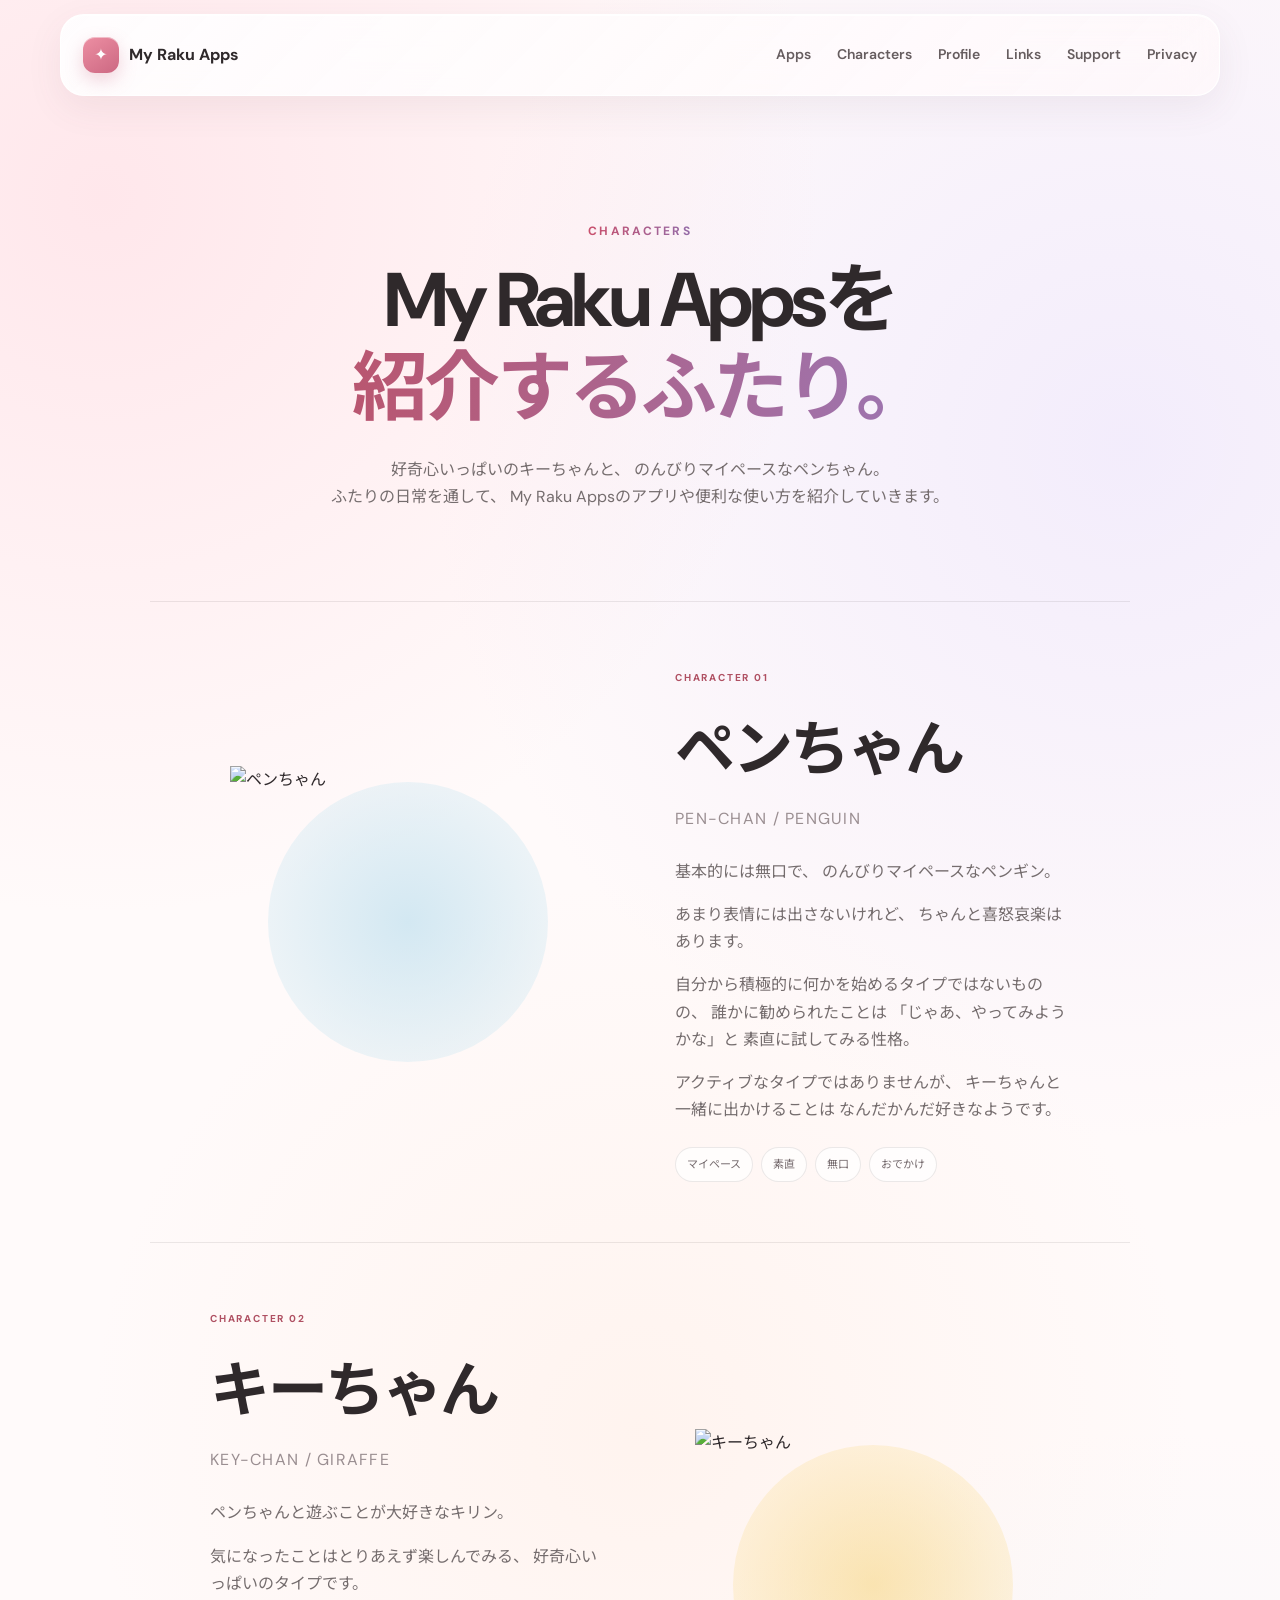
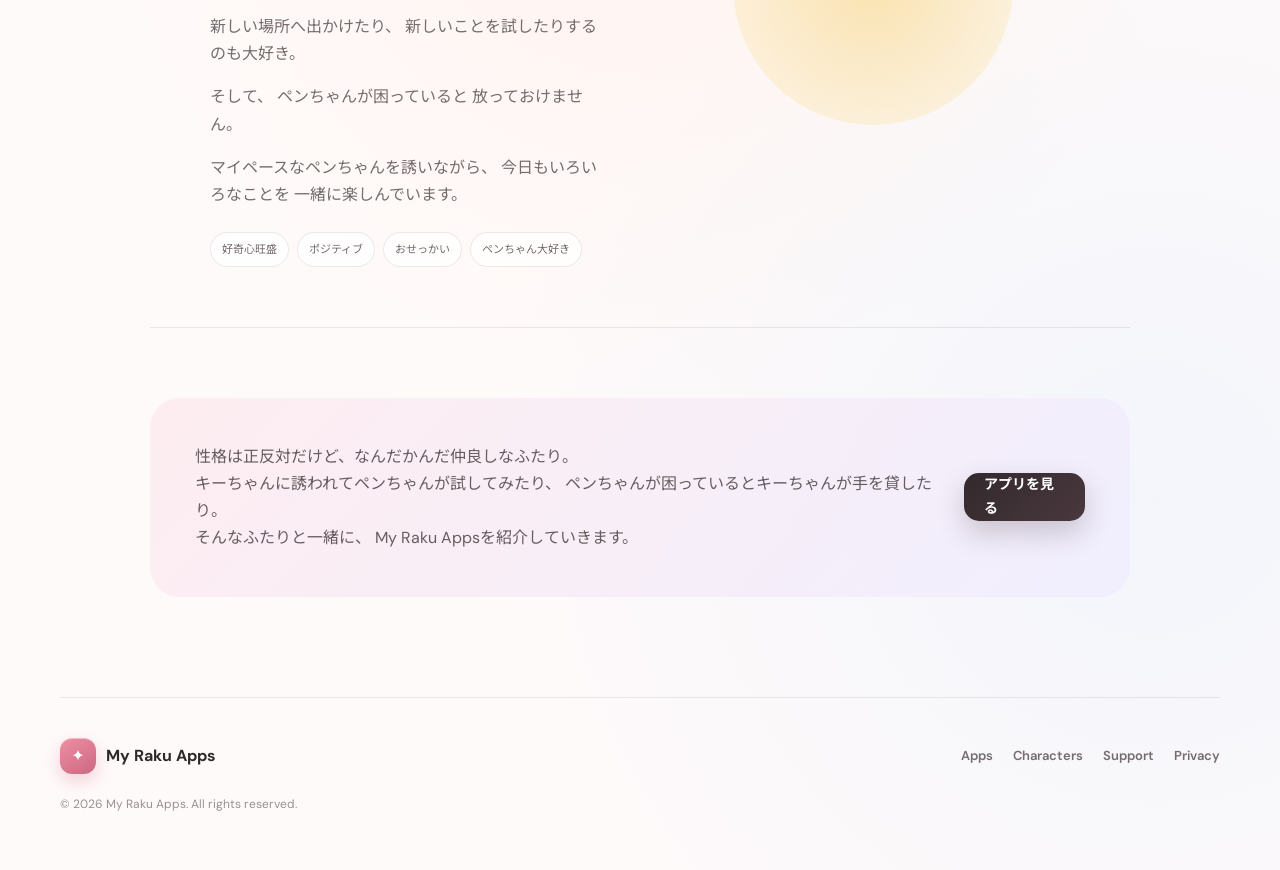
==== commit 079903ef: "Update characters.html" ====
--- a/characters.html
+++ b/characters.html
@@ -9,7 +9,7 @@
 
   <meta
     name="description"
-    content="My Raku Appsのアプリを紹介するペンギンとキリンのキャラクターを紹介します。"
+    content="My Raku Appsのキャラクター、キーちゃんとペンちゃんを紹介します。"
   >
 
   <meta name="theme-color" content="#fff8f6">
@@ -65,7 +65,9 @@
       <!-- HERO -->
       <section class="character-page-hero">
 
-        <span class="eyebrow">CHARACTERS</span>
+        <span class="eyebrow">
+          CHARACTERS
+        </span>
 
         <h1>
           My Raku Appsを<br>
@@ -73,8 +75,10 @@
         </h1>
 
         <p>
-          アプリの使い方や新しい機能などを、
-          SNSを中心に紹介していくキャラクターです。
+          好奇心いっぱいのキーちゃんと、
+          のんびりマイペースなペンちゃん。<br>
+          ふたりの日常を通して、
+          My Raku Appsのアプリや便利な使い方を紹介していきます。
         </p>
 
       </section>
@@ -83,16 +87,21 @@
       <!-- CHARACTERS -->
       <section class="character-page-list">
 
-        <!-- Penguin -->
+
+        <!-- =========================================
+             PEN-CHAN
+        ========================================== -->
         <article class="character-profile character-penguin">
 
           <div class="character-profile-image">
+
             <div class="character-image-bg penguin-bg"></div>
 
             <img
               src="assets/penguin.png"
-              alt="ペンギンのキャラクター"
+              alt="ペンちゃん"
             >
+
           </div>
 
 
@@ -102,21 +111,46 @@
               CHARACTER 01
             </span>
 
-            <h2>Penguin</h2>
+            <h2>
+              ペンちゃん
+            </h2>
 
             <p class="character-role">
-              My Raku Apps Character
-            </p>
-
-            <p>
-              My Raku Appsのアプリや機能を紹介する
-              ペンギンのキャラクター。
-            </p>
+              PEN-CHAN / PENGUIN
+            </p>
+
+
+            <p>
+              基本的には無口で、
+              のんびりマイペースなペンギン。
+            </p>
+
+            <p>
+              あまり表情には出さないけれど、
+              ちゃんと喜怒哀楽はあります。
+            </p>
+
+            <p>
+              自分から積極的に何かを始めるタイプではないものの、
+              誰かに勧められたことは
+              「じゃあ、やってみようかな」と
+              素直に試してみる性格。
+            </p>
+
+            <p>
+              アクティブなタイプではありませんが、
+              キーちゃんと一緒に出かけることは
+              なんだかんだ好きなようです。
+            </p>
+
 
             <div class="character-tags">
-              <span>Penguin</span>
-              <span>My Raku Apps</span>
-              <span>App Guide</span>
+
+              <span>マイペース</span>
+              <span>素直</span>
+              <span>無口</span>
+              <span>おでかけ</span>
+
             </div>
 
           </div>
@@ -124,7 +158,10 @@
         </article>
 
 
-        <!-- Giraffe -->
+
+        <!-- =========================================
+             KEY-CHAN
+        ========================================== -->
         <article class="character-profile character-giraffe">
 
           <div class="character-profile-copy">
@@ -133,34 +170,63 @@
               CHARACTER 02
             </span>
 
-            <h2>Giraffe</h2>
+            <h2>
+              キーちゃん
+            </h2>
 
             <p class="character-role">
-              My Raku Apps Character
-            </p>
-
-            <p>
-              ペンギンと一緒に、
-              アプリの魅力や便利な使い方を紹介する
-              キリンのキャラクター。
-            </p>
+              KEY-CHAN / GIRAFFE
+            </p>
+
+
+            <p>
+              ペンちゃんと遊ぶことが大好きなキリン。
+            </p>
+
+            <p>
+              気になったことはとりあえず楽しんでみる、
+              好奇心いっぱいのタイプです。
+            </p>
+
+            <p>
+              新しい場所へ出かけたり、
+              新しいことを試したりするのも大好き。
+            </p>
+
+            <p>
+              そして、
+              ペンちゃんが困っていると
+              放っておけません。
+            </p>
+
+            <p>
+              マイペースなペンちゃんを誘いながら、
+              今日もいろいろなことを
+              一緒に楽しんでいます。
+            </p>
+
 
             <div class="character-tags">
-              <span>Giraffe</span>
-              <span>My Raku Apps</span>
-              <span>App Guide</span>
+
+              <span>好奇心旺盛</span>
+              <span>ポジティブ</span>
+              <span>おせっかい</span>
+              <span>ペンちゃん大好き</span>
+
             </div>
 
           </div>
 
 
           <div class="character-profile-image">
+
             <div class="character-image-bg giraffe-bg"></div>
 
             <img
               src="assets/giraffe.png"
-              alt="キリンのキャラクター"
+              alt="キーちゃん"
             >
+
           </div>
 
         </article>
@@ -168,14 +234,22 @@
       </section>
 
 
-      <!-- BACK -->
+
+      <!-- RELATIONSHIP -->
       <section class="character-page-footer">
 
         <p>
-          ふたりと一緒に、My Raku Appsのアプリを紹介していきます。
+          性格は正反対だけど、なんだかんだ仲良しなふたり。<br>
+          キーちゃんに誘われてペンちゃんが試してみたり、
+          ペンちゃんが困っているとキーちゃんが手を貸したり。<br>
+          そんなふたりと一緒に、
+          My Raku Appsを紹介していきます。
         </p>
 
-        <a class="button primary" href="index.html#apps">
+        <a
+          class="button primary"
+          href="index.html#apps"
+        >
           アプリを見る
         </a>
 
@@ -184,22 +258,43 @@
     </main>
 
 
+
+    <!-- FOOTER -->
     <footer class="footer">
 
-      <a class="brand footer-brand" href="index.html">
+      <a
+        class="brand footer-brand"
+        href="index.html"
+      >
         <span class="brand-mark">✦</span>
         <span>My Raku Apps</span>
       </a>
 
+
       <div class="footer-links">
-        <a href="index.html#apps">Apps</a>
-        <a href="characters.html">Characters</a>
-        <a href="index.html#support">Support</a>
-        <a href="privacy.html">Privacy</a>
+
+        <a href="index.html#apps">
+          Apps
+        </a>
+
+        <a href="characters.html">
+          Characters
+        </a>
+
+        <a href="index.html#support">
+          Support
+        </a>
+
+        <a href="privacy.html">
+          Privacy
+        </a>
+
       </div>
 
+
       <p>
-        © <span id="year"></span> My Raku Apps. All rights reserved.
+        © <span id="year"></span>
+        My Raku Apps. All rights reserved.
       </p>
 
     </footer>
--- a/style.css
+++ b/style.css
@@ -1657,3 +1657,505 @@
     gap: 16px;
   }
 }
+/* =========================================================
+   CHARACTERS
+   ========================================================= */
+
+
+/* ---------- TOP PAGE PREVIEW ---------- */
+
+.character-preview-section {
+  padding-top: 40px;
+  padding-bottom: 70px;
+}
+
+.character-preview {
+  padding: 42px 48px;
+
+  display: grid;
+  grid-template-columns: 1.2fr .8fr;
+  gap: 60px;
+  align-items: center;
+
+  border-radius: 34px;
+
+  background:
+    radial-gradient(
+      circle at 85% 15%,
+      rgba(250, 221, 166, .25),
+      transparent 30%
+    ),
+    radial-gradient(
+      circle at 65% 85%,
+      rgba(194, 224, 239, .28),
+      transparent 32%
+    ),
+    rgba(255, 255, 255, .68);
+
+  border: 1px solid rgba(255, 255, 255, .92);
+
+  box-shadow:
+    0 18px 55px rgba(77, 57, 65, .07);
+}
+
+
+.character-preview-copy h2 {
+  margin: 0 0 16px;
+
+  font-size: clamp(28px, 4vw, 42px);
+
+  line-height: 1.25;
+
+  letter-spacing: -.035em;
+}
+
+
+.character-preview-copy p {
+  max-width: 520px;
+
+  margin: 0;
+
+  color: var(--muted);
+}
+
+
+.character-more {
+  margin-top: 26px;
+
+  display: inline-flex;
+  align-items: center;
+  gap: 10px;
+
+  font-size: 14px;
+  font-weight: 700;
+
+  color: var(--accent-dark);
+
+  transition: .2s ease;
+}
+
+
+.character-more span {
+  transition: transform .2s ease;
+}
+
+
+.character-more:hover span {
+  transform: translateX(5px);
+}
+
+
+/* ---------- MINI CHARACTERS ---------- */
+
+.character-preview-visual {
+  display: flex;
+  align-items: flex-end;
+  justify-content: center;
+  gap: 18px;
+}
+
+
+.character-mini {
+  text-align: center;
+}
+
+
+.character-mini span {
+  display: block;
+
+  margin-top: 10px;
+
+  color: var(--muted);
+
+  font-size: 12px;
+  font-weight: 600;
+}
+
+
+.character-image-placeholder {
+  width: 130px;
+  height: 150px;
+
+  display: flex;
+  align-items: flex-end;
+  justify-content: center;
+
+  overflow: hidden;
+
+  border-radius: 60px 60px 34px 34px;
+}
+
+
+.penguin-mini .character-image-placeholder {
+  background:
+    linear-gradient(
+      145deg,
+      #e3f2f7,
+      #d8ecf2
+    );
+}
+
+
+.giraffe-mini .character-image-placeholder {
+  background:
+    linear-gradient(
+      145deg,
+      #fff1c8,
+      #f6df9d
+    );
+}
+
+
+.character-image-placeholder img {
+  width: 100%;
+  height: 100%;
+
+  object-fit: contain;
+  object-position: bottom;
+}
+
+
+.character-plus {
+  padding-bottom: 72px;
+
+  color: #b5a9ac;
+
+  font-size: 20px;
+}
+
+
+/* =========================================================
+   CHARACTER PAGE
+   ========================================================= */
+
+.character-page-hero {
+  width: min(calc(100% - 40px), 900px);
+
+  margin: 0 auto;
+
+  padding: 120px 0 90px;
+
+  text-align: center;
+}
+
+
+.character-page-hero h1 {
+  margin: 0 0 24px;
+
+  font-size: clamp(44px, 7vw, 76px);
+
+  line-height: 1.15;
+
+  letter-spacing: -.05em;
+}
+
+
+.character-page-hero h1 span {
+  background:
+    linear-gradient(
+      90deg,
+      #b95670,
+      #9c76b2
+    );
+
+  -webkit-background-clip: text;
+  background-clip: text;
+
+  color: transparent;
+}
+
+
+.character-page-hero p {
+  max-width: 620px;
+
+  margin: 0 auto;
+
+  color: var(--muted);
+
+  font-size: 16px;
+}
+
+
+/* ---------- PROFILE ---------- */
+
+.character-page-list {
+  width: min(calc(100% - 40px), 980px);
+
+  margin: 0 auto;
+}
+
+
+.character-profile {
+  min-height: 500px;
+
+  padding: 60px;
+
+  display: grid;
+  grid-template-columns: 1fr 1fr;
+  gap: 70px;
+  align-items: center;
+
+  border-top: 1px solid var(--line);
+}
+
+
+.character-profile:last-child {
+  border-bottom: 1px solid var(--line);
+}
+
+
+.character-profile-image {
+  height: 390px;
+
+  position: relative;
+
+  display: flex;
+  align-items: flex-end;
+  justify-content: center;
+}
+
+
+.character-profile-image img {
+  width: 90%;
+  height: 90%;
+
+  position: relative;
+
+  z-index: 1;
+
+  object-fit: contain;
+  object-position: bottom;
+}
+
+
+.character-image-bg {
+  width: 280px;
+  height: 280px;
+
+  position: absolute;
+
+  left: 50%;
+  top: 50%;
+
+  border-radius: 50%;
+
+  transform: translate(-50%, -50%);
+}
+
+
+.penguin-bg {
+  background:
+    radial-gradient(
+      circle,
+      rgba(194, 225, 239, .72),
+      rgba(221, 241, 246, .25)
+    );
+}
+
+
+.giraffe-bg {
+  background:
+    radial-gradient(
+      circle,
+      rgba(248, 218, 145, .68),
+      rgba(255, 239, 198, .25)
+    );
+}
+
+
+.character-number {
+  color: var(--accent-dark);
+
+  font-size: 10px;
+  font-weight: 700;
+
+  letter-spacing: .18em;
+}
+
+
+.character-profile-copy h2 {
+  margin: 10px 0 4px;
+
+  font-size: clamp(38px, 5vw, 60px);
+
+  letter-spacing: -.04em;
+}
+
+
+.character-role {
+  margin: 0 0 26px !important;
+
+  color: #9a8e91 !important;
+
+  font-size: 12px;
+
+  letter-spacing: .08em;
+}
+
+
+.character-profile-copy > p {
+  max-width: 430px;
+
+  color: var(--muted);
+
+  font-size: 16px;
+}
+
+
+.character-tags {
+  margin-top: 24px;
+
+  display: flex;
+  gap: 8px;
+  flex-wrap: wrap;
+}
+
+
+.character-tags span {
+  padding: 7px 11px;
+
+  border-radius: 999px;
+
+  background: rgba(255, 255, 255, .72);
+
+  border: 1px solid var(--line);
+
+  color: #756a6d;
+
+  font-size: 11px;
+}
+
+
+/* ---------- END ---------- */
+
+.character-page-footer {
+  width: min(calc(100% - 40px), 980px);
+
+  margin: 70px auto 100px;
+
+  padding: 45px;
+
+  display: flex;
+  justify-content: space-between;
+  align-items: center;
+  gap: 30px;
+
+  border-radius: 30px;
+
+  background:
+    linear-gradient(
+      135deg,
+      rgba(253, 235, 239, .85),
+      rgba(240, 237, 255, .82)
+    );
+}
+
+
+.character-page-footer p {
+  margin: 0;
+
+  color: #675d60;
+}
+
+
+/* ---------- MOBILE ---------- */
+
+@media (max-width: 720px) {
+
+  .character-preview {
+    padding: 30px;
+
+    grid-template-columns: 1fr;
+
+    gap: 34px;
+  }
+
+
+  .character-preview-visual {
+    justify-content: flex-start;
+  }
+
+
+  .character-image-placeholder {
+    width: 105px;
+    height: 125px;
+  }
+
+
+  .character-plus {
+    padding-bottom: 60px;
+  }
+
+
+  .character-page-hero {
+    padding: 80px 0 60px;
+  }
+
+
+  .character-profile {
+    padding: 48px 0;
+
+    grid-template-columns: 1fr;
+
+    gap: 20px;
+  }
+
+
+  .character-giraffe .character-profile-copy {
+    order: 2;
+  }
+
+
+  .character-giraffe .character-profile-image {
+    order: 1;
+  }
+
+
+  .character-profile-image {
+    height: 300px;
+  }
+
+
+  .character-image-bg {
+    width: 220px;
+    height: 220px;
+  }
+
+
+  .character-page-footer {
+    padding: 30px;
+
+    flex-direction: column;
+    align-items: flex-start;
+  }
+
+}
+/* キャラクター画像完成までの仮表示 */
+.character-temp-icon {
+  align-items: center;
+  justify-content: center;
+  font-size: 64px;
+  line-height: 1;
+}
+.app-icon {
+  width: 72px;
+  height: 72px;
+  border-radius: 18px;
+  overflow: hidden;
+  flex-shrink: 0;
+}
+
+.app-icon img {
+  width: 100%;
+  height: 100%;
+  object-fit: cover;
+  display: block;
+}
+
+.story-app-badge img {
+  width: 100%;
+  height: 100%;
+  object-fit: cover;
+  display: block;
+  border-radius: inherit;
+}
